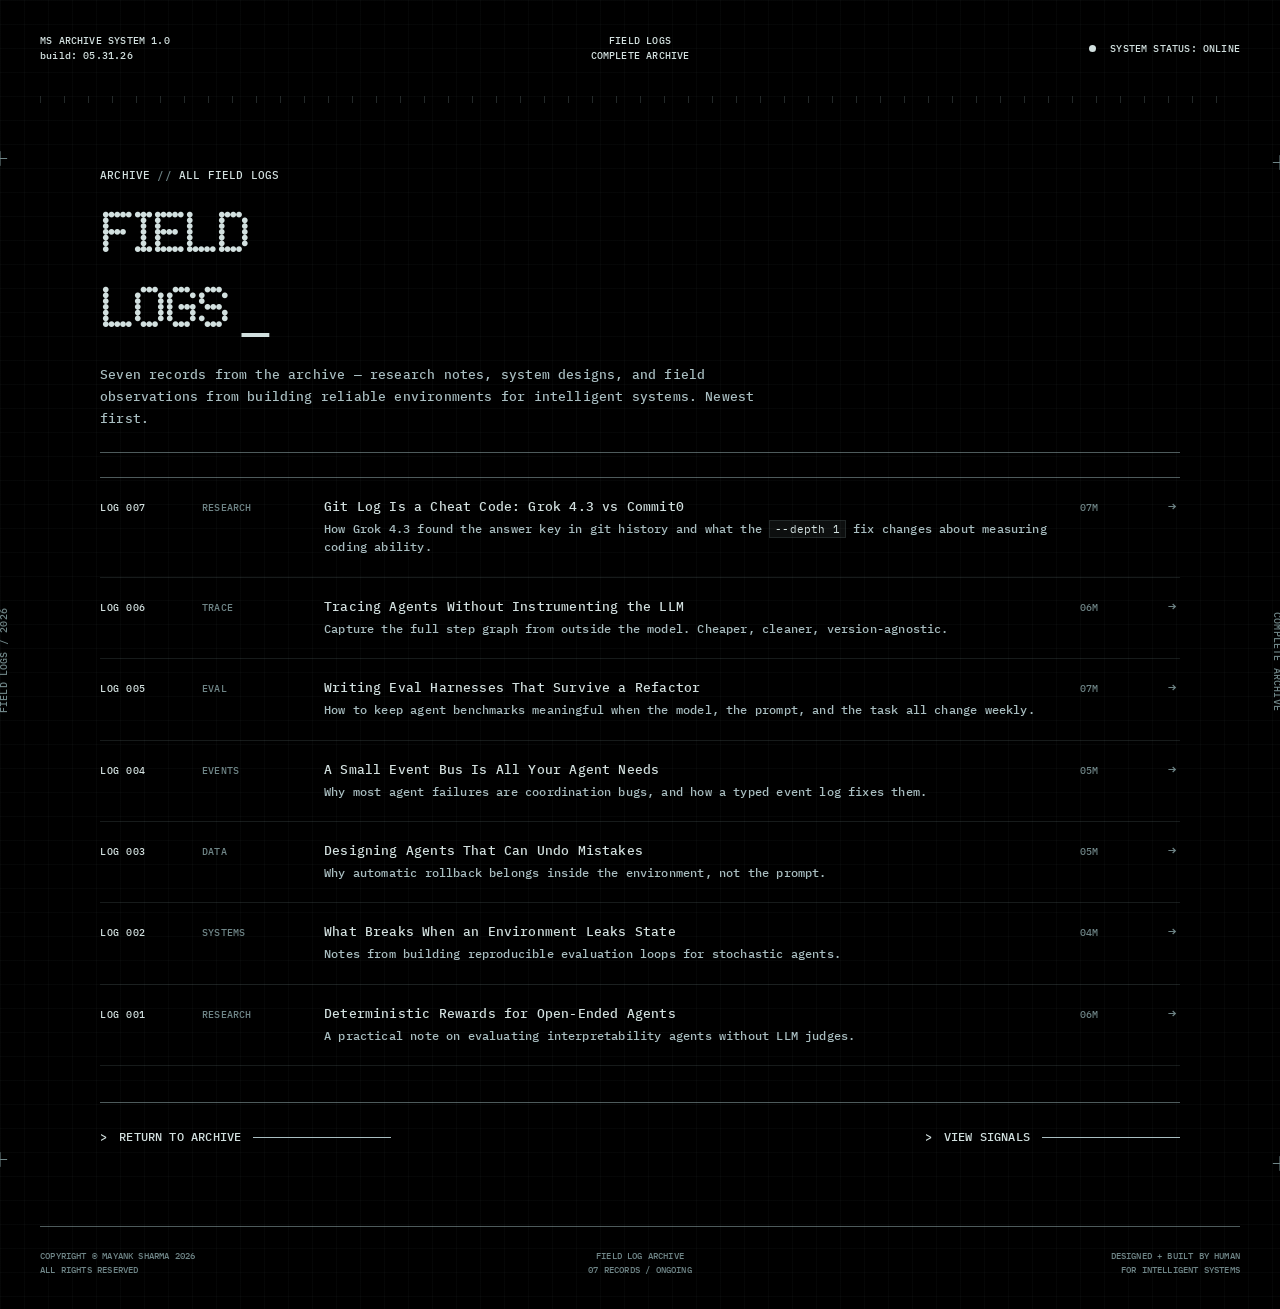
==== logs.html @ 757f244f "Initial commit: portfolio v1 - Home (index), logs, signals, resume, 404 - 7 Lil'Log-depth blog posts" ====
<!DOCTYPE html>
<html lang="en">
  <head>
    <meta charset="UTF-8" />
      <meta name="referrer" content="no-referrer" />
  <meta name="robots" content="noimageindex, noarchive" />
<meta name="viewport" content="width=device-width, initial-scale=1.0" />
    <meta
      name="description"
      content="Field logs archive — research notes, system designs, and field observations from building reliable environments for intelligent systems."
    />
    <title>Field Logs // Mayank Sharma</title>
    <link rel="preconnect" href="https://fonts.googleapis.com">
    <link rel="preconnect" href="https://fonts.gstatic.com" crossorigin>
    <link rel="stylesheet" href="https://fonts.googleapis.com/css2?family=IBM+Plex+Mono:ital,wght@0,400;0,500;1,400&display=swap">
        <link rel="icon" type="image/svg+xml" href="favicon.svg" />
    <link rel="icon" type="image/png" sizes="32x32" href="favicon-32x32.png" />
    <link rel="icon" type="image/png" sizes="16x16" href="favicon-16x16.png" />
    <link rel="apple-touch-icon" sizes="180x180" href="apple-touch-icon.png" />
    <link rel="manifest" href="site.webmanifest" />
<link rel="stylesheet" href="styles.css" />
    <script>document.addEventListener("contextmenu",function(e){var t=e.target;if(t&&t.tagName==="IMG"||t&&t.closest&&t.closest("img"))e.preventDefault()});</script>
</head>
  <body>

    <header class="topbar frame">
      <div>
        <strong>MS ARCHIVE SYSTEM 1.0</strong>
        <span>build: 05.31.26</span>
      </div>
      <p>FIELD LOGS <br />COMPLETE ARCHIVE</p>
      <div class="system-state"><i></i> SYSTEM STATUS: ONLINE</div>
    </header>

    <main>
      <section class="logs frame measured" id="logs">
        <aside class="axis axis-left"><span>FIELD LOGS / 2026</span></aside>
        <aside class="axis axis-right"><span>COMPLETE ARCHIVE</span></aside>

        <div class="logs-inner">

          <div class="logs-head">
            <p class="eyebrow">ARCHIVE <span>//</span> ALL FIELD LOGS</p>
            <h1>FIELD<br />LOGS <b>_</b></h1>
            <p class="logs-intro">
              Seven records from the archive — research notes, system designs,
              and field observations from building reliable environments for
              intelligent systems. Newest first.
            </p>
          </div>

          <div class="logs-list">

            <a class="logs-row" href="blog/log-007.html">
              <span class="logs-id">LOG 007</span>
              <span class="logs-cat">RESEARCH</span>
              <div class="logs-title-block">
                <div class="logs-title">Git Log Is a Cheat Code: Grok 4.3 vs Commit0</div>
                <div class="logs-deck">How Grok 4.3 found the answer key in git history and what the <code>--depth 1</code> fix changes about measuring coding ability.</div>
              </div>
              <span class="logs-meta">07M</span>
              <span class="logs-arrow">→</span>
            </a>

            <a class="logs-row" href="blog/log-006.html">
              <span class="logs-id">LOG 006</span>
              <span class="logs-cat">TRACE</span>
              <div class="logs-title-block">
                <div class="logs-title">Tracing Agents Without Instrumenting the LLM</div>
                <div class="logs-deck">Capture the full step graph from outside the model. Cheaper, cleaner, version-agnostic.</div>
              </div>
              <span class="logs-meta">06M</span>
              <span class="logs-arrow">→</span>
            </a>

            <a class="logs-row" href="blog/log-005.html">
              <span class="logs-id">LOG 005</span>
              <span class="logs-cat">EVAL</span>
              <div class="logs-title-block">
                <div class="logs-title">Writing Eval Harnesses That Survive a Refactor</div>
                <div class="logs-deck">How to keep agent benchmarks meaningful when the model, the prompt, and the task all change weekly.</div>
              </div>
              <span class="logs-meta">07M</span>
              <span class="logs-arrow">→</span>
            </a>

            <a class="logs-row" href="blog/log-004.html">
              <span class="logs-id">LOG 004</span>
              <span class="logs-cat">EVENTS</span>
              <div class="logs-title-block">
                <div class="logs-title">A Small Event Bus Is All Your Agent Needs</div>
                <div class="logs-deck">Why most agent failures are coordination bugs, and how a typed event log fixes them.</div>
              </div>
              <span class="logs-meta">05M</span>
              <span class="logs-arrow">→</span>
            </a>

            <a class="logs-row" href="blog/log-003.html">
              <span class="logs-id">LOG 003</span>
              <span class="logs-cat">DATA</span>
              <div class="logs-title-block">
                <div class="logs-title">Designing Agents That Can Undo Mistakes</div>
                <div class="logs-deck">Why automatic rollback belongs inside the environment, not the prompt.</div>
              </div>
              <span class="logs-meta">05M</span>
              <span class="logs-arrow">→</span>
            </a>

            <a class="logs-row" href="blog/log-002.html">
              <span class="logs-id">LOG 002</span>
              <span class="logs-cat">SYSTEMS</span>
              <div class="logs-title-block">
                <div class="logs-title">What Breaks When an Environment Leaks State</div>
                <div class="logs-deck">Notes from building reproducible evaluation loops for stochastic agents.</div>
              </div>
              <span class="logs-meta">04M</span>
              <span class="logs-arrow">→</span>
            </a>

            <a class="logs-row" href="blog/log-001.html">
              <span class="logs-id">LOG 001</span>
              <span class="logs-cat">RESEARCH</span>
              <div class="logs-title-block">
                <div class="logs-title">Deterministic Rewards for Open-Ended Agents</div>
                <div class="logs-deck">A practical note on evaluating interpretability agents without LLM judges.</div>
              </div>
              <span class="logs-meta">06M</span>
              <span class="logs-arrow">→</span>
            </a>

          </div>

          <div class="logs-foot">
            <a class="text-link" href="index.html">RETURN TO ARCHIVE <span></span></a>
            <a class="text-link" href="signals.html">VIEW SIGNALS <span></span></a>
          </div>

        </div>
      </section>
    </main>

    <footer class="footer frame">
      <p>COPYRIGHT © MAYANK SHARMA 2026<br />ALL RIGHTS RESERVED</p>
      <p>FIELD LOG ARCHIVE<br />07 RECORDS / ONGOING</p>
      <p>DESIGNED + BUILT BY HUMAN<br />FOR INTELLIGENT SYSTEMS</p>
    </footer>

    <dialog class="command-dialog">
      <form method="dialog">
        <div class="command-top"><span>&gt; NAVIGATE_ARCHIVE</span><button aria-label="Close">ESC</button></div>
        <div class="command-list">
          <a href="index.html"><span>01</span>SCAN / HOME</a>
          <a href="index.html#projects"><span>02</span>WORK / PROJECTS</a>
          <a href="index.html#archive"><span>03</span>LOGS / RECENT</a>
          <a href="index.html#contact"><span>04</span>CONTACT</a>
          <a href="resume.html"><span>05</span>FILE / RESUME</a>
          <a href="signals.html"><span>06</span>SIGNALS / NETWORK</a>
        </div>
      </form>
    </dialog>
    <script src="src/legacy.js"></script>
  </body>
</html>
---- styles.css ----
@font-face {
  font-family: "Ndot 57";
  src: url("assets/fonts/Ndot57-Regular.otf") format("opentype");
  font-style: normal;
  font-weight: 400;
  font-display: swap;
}
:root {
  --ink: #a9bec1;
  --bright: #d2e0df;
  --dim: #6f8587;
  --line: rgba(164, 191, 192, .48);
  --faint: rgba(164, 191, 192, .14);
  --bg: #000;
  --mono: "IBM Plex Mono", ui-monospace, "SFMono-Regular", Menlo, monospace;
  --display: "Ndot 57", monospace;
  --serif: var(--display);
}
* { box-sizing: border-box; }
html { scroll-behavior: smooth; }
::selection { color: #000; background: #fff; }
body {
  margin: 0;
  background-color: #000;
  background-image:
    linear-gradient(rgba(164, 191, 192, .035) 1px, transparent 1px),
    linear-gradient(90deg, rgba(164, 191, 192, .035) 1px, transparent 1px);
  background-size: 24px 24px;
  color: var(--ink);
  font-family: var(--mono);
  font-size: 12px;
  line-height: 1.5;
  letter-spacing: .015em;
  font-weight: 500;
  overflow-x: clip;
}
.topbar, main, .footer { position: relative; z-index: 1; }
a { color: inherit; text-decoration: none; }
.frame { width: min(1240px, calc(100% - 80px)); margin-inline: auto; }
.measured { position:relative; }
.measured::before {
  content:""; position:absolute; top:0; right:0; left:0; height:7px; opacity:.45;
  background:repeating-linear-gradient(90deg,var(--line) 0 1px,transparent 1px 24px);
}
.topbar {
  min-height: 96px; display: grid; grid-template-columns: 1fr 1fr 1fr; align-items: center;
  color: var(--bright); font-size: 10px;
}
.topbar span, .topbar strong { display: block; font-weight: 500; }
.topbar p { margin: 0; text-align: center; }
.system-state { text-align: right; }
.system-state i { display: inline-block; width: 7px; height: 7px; margin-right: 8px; border-radius: 50%; background: var(--bright); animation: blink 1.2s infinite; }
.hero { min-height: 616px; display: grid; grid-template-columns: 43% 57%; position: relative; border-bottom: 1px solid var(--line); }
.intro { padding: 81px 32px 45px; }
.eyebrow, .tags, .section-label { color: var(--bright); font-size: 11px; }
.eyebrow span { color: var(--dim); }
h1, .contact h2 {
  margin: 20px 0 22px; color: var(--bright); font-family: var(--serif); font-weight: 400;
  font-size: clamp(42px, 4.5vw, 63px); line-height: 1.2; letter-spacing: -.05em;
}
h1 b, .contact h2 b { font-family: var(--mono); font-weight: 400; animation: blink 1s infinite; }
.tags { margin: 25px 0 17px; }
.lede { max-width: 410px; margin-bottom: 20px; font-size: 12px; color: var(--ink); }
.text-link { display: inline-flex; align-items: center; gap: 12px; color: var(--bright); font-size: 14px; margin-top: 3px; }
.text-link::before { content: ">"; }
.text-link span { display: inline-block; width: 138px; border-top: 1px solid var(--ink); transition: width .25s ease; }
.text-link:hover span { width: 175px; }
.hero-visual { min-height: 616px; overflow: hidden; position: relative; border-left: 1px solid var(--line); }
.hero-visual::after { content:""; position:absolute; inset:0; background: linear-gradient(90deg, rgba(8,12,13,.18), transparent 30%, rgba(8,12,13,.18)); mix-blend-mode:multiply; pointer-events: none; }
.hero-visual img { width: 100%; height: 100%; display: block; object-fit: cover; object-position: center; filter: contrast(1.1) brightness(.84) sepia(.1); pointer-events: none; user-select: none; -webkit-user-drag: none; -webkit-touch-callout: none; }
img { -webkit-user-drag: none; -webkit-touch-callout: none; }
.image-meta { position:absolute; inset:auto 0 0; z-index:1; display:flex; justify-content:space-between; padding:8px 10px; border-top:1px solid var(--line); background:rgba(5,8,9,.72); font-size:9px; }
.terminal-nav { position: absolute; z-index: 2; top: 0; right: 0; padding: 13px 13px 10px; width: 114px; background: var(--bg); border-left: 1px solid var(--line); border-bottom: 1px solid var(--line); }
.terminal-nav a, .terminal-nav button { display: block; color: var(--ink); font: 11px/1.7 var(--mono); background: none; border: 0; padding: 0; cursor: pointer; }
.terminal-nav a:hover, .terminal-nav button:hover { color: var(--bright); padding-left: 3px; }
.qr-link { width:50px; height:50px; display:block !important; margin-bottom:9px; padding:3px !important; background:var(--bright); cursor: default; text-decoration: none; pointer-events: auto; -webkit-user-drag: none; -webkit-touch-callout: none; user-select: none; }
.qr-link img { display:block; width:100%; height:100%; pointer-events: none; user-select: none; -webkit-user-drag: none; -webkit-touch-callout: none; }
.cv-link-static { color: var(--dim); font-size: 11px; letter-spacing: .08em; opacity: .7; }
.not-found { padding: 96px 56px; min-height: 60vh; display: flex; flex-direction: column; justify-content: center; gap: 28px; }
.not-found-copy { font-size: 14px; line-height: 1.7; max-width: 56ch; color: var(--ink); opacity: .8; }
.not-found-links { display: flex; flex-direction: column; gap: 12px; margin-top: 12px; }
.axis { position: absolute; z-index:2; top:0; bottom:0; width:30px; display:flex; align-items:center; justify-content:center; color: var(--dim); font-size:10px; }
.axis span { white-space: nowrap; writing-mode: vertical-rl; }
.axis-left { left:-52px; transform:rotate(180deg); }.axis-right { right:-52px; }
.axis::before, .axis::after { content:"+"; position:absolute; left:9px; font-size:30px; font-weight:200; }
.axis::before { top:42px; }.axis::after { bottom:42px; }
.archive-section, .projects { padding: 22px 0 34px; border-top:1px solid var(--line); }
.section-head { display:flex; justify-content:space-between; margin-bottom:11px; color: var(--bright); font-size:11px; }
.section-head p { margin:0; }
.archive-grid { display:grid; grid-template-columns:repeat(3,1fr); gap:28px; }
.record-card { border:1px solid var(--line); background:#000; transition:transform .25s ease, border-color .25s ease; }
.record-card:hover { transform: translateY(-8px); border-color:var(--bright); }
.card-id { padding:7px 10px; font-size:9px; border-bottom:1px solid var(--line); color:var(--bright); display:flex; justify-content:space-between; }
.card-image { width:100%; height:174px; display:block; object-fit:cover; border-bottom:1px solid var(--line); filter:grayscale(1) contrast(1.3) brightness(.7); }
.card-body { padding:12px 13px 9px; min-height:150px; display:flex; flex-direction:column; }
.card-body h2 { margin:0 0 5px; color:var(--bright); font:500 12px var(--mono); }
.card-body p { margin:0; font-size:11px; }
.card-body footer { display:flex; justify-content:space-between; gap:5px; margin-top:auto; padding-top:15px; color:var(--dim); font-size:8px; }
.project-list { border-top:1px solid var(--line); }
.project-list article { display:grid; grid-template-columns:48px 1fr 150px 50px; gap:16px; align-items:center; min-height:94px; border-bottom:1px solid var(--line); }
.project-list h2 { margin:0 0 5px; color:var(--bright); font:500 13px var(--mono); }
.project-list p { margin:0; max-width:580px; font-size:11px; }
.project-no, .project-type { color:var(--dim); font-size:9px; }
.project-list a { color:var(--bright); font-size:10px; }
.readout { display:grid; grid-template-columns: 1fr 1.15fr; gap:55px; padding:105px 0 115px; }
.readout h2 { margin:18px 0 0; color:var(--bright); font:400 clamp(30px,3vw,45px)/1.3 var(--serif); letter-spacing:-.04em; }
.readout h2 i { font-style:normal; color:transparent; -webkit-text-stroke:1px var(--ink); }
.readout-grid { display:grid; grid-template-columns:1fr 1fr; border-top:1px solid var(--line); }
.readout-grid p { margin:0; padding:15px 2px; border-bottom:1px solid var(--line); color:var(--bright); }
.readout-grid span { color:var(--dim); margin-right:18px; }
.contact { display:grid; grid-template-columns:1fr 1.15fr; gap:55px; padding:125px 0 120px; }
.contact h2 { margin-top:16px; font-size:57px; }
.contact-copy { max-width:510px; padding-top:23px; }
.contact-copy p { font-size:14px; margin:0 0 24px; }
.contact-links { display:flex; gap:22px; margin-top:45px; padding-top:13px; border-top:1px solid var(--line); }
.contact-links a { color:var(--dim); font-size:10px; }.contact-links a:hover { color:var(--bright); }
.footer { display:grid; grid-template-columns:1fr 1.2fr 1fr; padding:13px 0 24px; border-top:1px solid var(--line); color:var(--dim); font-size:9px; }
.footer p:nth-child(2) { text-align:center; }.footer p:nth-child(3) { text-align:right; }
.command-dialog { width:min(500px,calc(100% - 30px)); padding:0; border:1px solid var(--line); background:#000; color:var(--ink); box-shadow:0 0 0 100vmax rgba(0,0,0,.74); }
.command-dialog::backdrop { background:transparent; }
.command-top { display:flex; justify-content:space-between; padding:12px 14px; color:var(--bright); border-bottom:1px solid var(--line); }
.command-top button { color:var(--ink); background:transparent; border:0; font:10px var(--mono); cursor:pointer; }
.command-list a { display:block; padding:11px 14px; border-bottom:1px solid var(--faint); }
.command-list a:hover { color:var(--bright); background:var(--faint); }
.command-list span { display:inline-block; color:var(--dim); width:40px; }
@keyframes blink { 50% { opacity:.18; } }

.post {
  display:grid;
  grid-template-columns: 43% 57%;
  border-bottom:1px solid var(--line);
  position:relative;
}
.post .intro { padding: 64px 32px 32px; }
.post .hero-visual { min-height: 520px; background: #050a0b; border: 1px solid var(--line); }
.post .hero-visual img { width: 100%; height: 100%; object-fit: contain; padding: 28px; filter: none; pointer-events: none; user-select: none; -webkit-user-drag: none; -webkit-touch-callout: none; }
.post-meta {
  display:flex; flex-wrap:wrap; gap:18px; margin-top:24px;
  padding-top:14px; border-top:1px solid var(--line);
  color:var(--dim); font-size:10px;
}
.post-meta b { color:var(--bright); font-weight:500; }

.log-body { padding: 60px 0 90px; border-top:1px solid var(--line); }
.log-shell { width: min(820px, calc(100% - 80px)); margin-inline: auto; }
.log-shell .crumbs {
  display:flex; gap:14px; font-size:10px; color:var(--dim); margin-bottom:22px;
}
.log-shell .crumbs a { color:var(--dim); }
.log-shell .crumbs a:hover { color:var(--bright); }
.log-head { border-top:1px solid var(--line); border-bottom:1px solid var(--line); padding: 18px 0 22px; }
.log-head .log-id { font-size:10px; color:var(--bright); letter-spacing:.05em; }
.log-head .log-id span { color:var(--dim); margin-left:10px; }
.log-head h1 {
  margin: 14px 0 12px; font-size: clamp(30px, 3.2vw, 46px);
  line-height:1.18; letter-spacing:-.04em;
}
.log-head .log-deck { color:var(--ink); max-width: 640px; font-size:12px; }
.log-head .log-stats {
  display:flex; flex-wrap:wrap; gap:24px; margin-top:18px; padding-top:14px;
  border-top:1px solid var(--faint); color:var(--dim); font-size:10px;
}
.log-head .log-stats b { color:var(--bright); font-weight:500; }

.prose { padding: 36px 0 12px; }
.prose p { margin: 0 0 18px; font-size:13px; line-height:1.75; color:var(--ink); }
.prose p.drop::first-letter {
  color:var(--bright); font-size:42px; line-height:1; float:left; padding: 4px 8px 0 0; font-weight:500;
}
.prose h2 {
  margin: 44px 0 14px; color:var(--bright); font:500 13px/1.4 var(--mono);
  letter-spacing:.05em; padding-bottom:8px; border-bottom:1px solid var(--line);
}
.prose h3 {
  margin: 28px 0 10px; color:var(--bright); font:500 11px/1.4 var(--mono);
  letter-spacing:.04em;
}
.prose ul, .prose ol { margin: 0 0 20px; padding-left: 22px; }
.prose li { margin: 6px 0; font-size:13px; line-height:1.7; color:var(--ink); }
.prose li::marker { color:var(--dim); }
.prose blockquote {
  margin: 22px 0; padding: 12px 16px; border-left: 2px solid var(--bright);
  background: rgba(164, 191, 192, .04); color: var(--bright); font-size:12px;
}
.prose code {
  font: 11px/1.5 var(--mono); color:var(--bright);
  background: rgba(164, 191, 192, .08); padding: 1px 5px; border:1px solid var(--faint);
}
.prose pre {
  margin: 18px 0 24px; padding: 14px 16px; border:1px solid var(--line);
  background: rgba(164, 191, 192, .03); overflow-x:auto;
}
.prose pre code {
  background:transparent; border:0; padding:0; color:var(--ink); font-size:11.5px;
  line-height:1.65; white-space:pre;
}
.prose hr { border:0; border-top:1px solid var(--line); margin: 36px 0; }
.prose a { color:var(--bright); border-bottom:1px solid var(--line); }
.prose a:hover { border-color:var(--bright); }
.prose .pull {
  margin: 28px 0; padding: 22px 0; border-top:1px solid var(--line); border-bottom:1px solid var(--line);
  font-size: 18px; line-height:1.45; color:var(--bright); letter-spacing:-.01em;
}
.prose .pull::before { content: "\201C"; color:var(--dim); margin-right:4px; }
.prose .pull::after  { content: "\201D"; color:var(--dim); margin-left:2px; }

.log-foot {
  margin-top: 40px; padding-top: 18px; border-top:1px solid var(--line);
  display:flex; flex-wrap:wrap; gap:18px; justify-content:space-between;
  color:var(--dim); font-size:10px;
}
.log-foot a { color:var(--bright); }
.log-foot .nav { display:flex; gap:24px; }
.record-card a.card-cover { display:block; }
.record-card .card-image { transition: filter .25s ease, transform .25s ease; }
.record-card:hover .card-image { filter:grayscale(.4) contrast(1.2) brightness(.85); }

@media (max-width: 900px) {
  .post { grid-template-columns:1fr; }
  .post .hero-visual { min-height: 320px; }
  .log-shell { width: min(100% - 36px, 700px); }
}
@media (max-width: 520px) {
  .log-head h1 { font-size: 28px; }
  .prose p, .prose li { font-size:12px; }
  .prose p.drop::first-letter { font-size:34px; }
}
@media (max-width: 900px) {
  .frame { width:min(100% - 36px,700px); }
  .topbar { grid-template-columns:1fr 1fr; min-height:75px; }.topbar p { display:none; }
  .hero { grid-template-columns:1fr; }.intro { padding:44px 0 35px; }
  .hero-visual { min-height:480px; border-left:0; border-top:1px solid var(--line); }
  .terminal-nav { top:auto; bottom:0; width:105px; }.qr-link { width:42px; height:42px; }
  .axis { display:none; }
  .archive-grid { grid-template-columns:1fr 1fr; gap:18px; }
  .readout, .contact { grid-template-columns:1fr; gap:28px; padding:80px 0; }
  .project-list article { grid-template-columns:36px 1fr 50px; gap:9px; padding:13px 0; }.project-type { display:none; }
}
@media (max-width: 520px) {
  body { font-size:11px; }.frame { width:calc(100% - 24px); }
  h1 { font-size:41px; }.topbar { font-size:8px; }.system-state { font-size:8px; }
  .hero-visual { min-height:380px; }.hero-visual img { object-position:center; }
  .archive-grid { grid-template-columns:1fr; gap:12px; }.card-image { height:120px; }
  .readout-grid { grid-template-columns:1fr; }.section-head { font-size:9px; }
  .contact h2 { font-size:45px; }.contact-copy p { font-size:12px; }
  .footer { grid-template-columns:1fr; gap:5px; }.footer p { margin:0; }.footer p:nth-child(n) { text-align:left; }
}

/* CURRICULUM VITAE */
.cv { position: relative; padding: 60px 0 80px; }
.cv-inner { max-width: 820px; margin: 0 auto; }
.cv-head { padding-bottom: 22px; border-bottom: 1px solid var(--line); margin-bottom: 32px; }
.cv-head h1 { margin: 18px 0 18px; }
.cv-contact { margin: 18px 0 10px; font-size: 12px; color: var(--ink); line-height: 1.8; }
.cv-contact a { color: var(--bright); border-bottom: 1px solid var(--line); transition: border-color .15s; }
.cv-contact a:hover { border-color: var(--bright); }
.cv-contact .cv-sep { color: var(--dim); margin: 0 10px; }
.cv-meta { font-size: 10px; color: var(--ink); margin: 12px 0 0; letter-spacing: .04em; line-height: 1.8; }
.cv-meta span { color: var(--dim); margin-right: 8px; }

.cv-section { margin: 28px 0; }
.cv-section .section-head { margin-bottom: 0; }
.cv-item {
  display: grid;
  grid-template-columns: 1fr auto;
  gap: 4px 24px;
  padding: 18px 0 20px;
  border-bottom: 1px solid var(--faint);
}
.cv-section .cv-item:first-of-type { border-top: 1px solid var(--line); }
.cv-section .cv-item:last-of-type { border-bottom: 1px solid var(--line); }
.cv-item .cv-title { color: var(--bright); font: 500 13px var(--mono); }
.cv-item .cv-date { color: var(--dim); font-size: 10px; font-variant-numeric: tabular-nums; align-self: start; }
.cv-item .cv-date a { color: var(--bright); }
.cv-item .cv-subtitle { color: var(--ink); font-size: 11.5px; font-style: italic; grid-column: 1; }
.cv-item .cv-location { color: var(--dim); font-size: 10px; font-style: italic; }
.cv-item .cv-detail { grid-column: 1 / -1; font-size: 11.5px; line-height: 1.7; color: var(--ink); margin-top: 8px; }
.cv-item .cv-detail b { color: var(--bright); font-weight: 500; }
.cv-item ul { grid-column: 1 / -1; margin: 10px 0 0; padding-left: 18px; }
.cv-item li { font-size: 11.5px; line-height: 1.75; color: var(--ink); margin: 5px 0; }
.cv-item li::marker { color: var(--dim); }
.cv-item li b { color: var(--bright); font-weight: 500; }
.cv-item a { color: var(--bright); border-bottom: 1px solid var(--line); transition: border-color .15s; }
.cv-item a:hover { border-color: var(--bright); }

.cv-skills { display: grid; grid-template-columns: 1fr 1fr; border-top: 1px solid var(--line); }
.cv-skills p { margin: 0; padding: 14px 16px; border-bottom: 1px solid var(--line); font-size: 11.5px; color: var(--ink); }
.cv-skills p:nth-child(odd) { border-right: 1px solid var(--line); }
.cv-skills span { color: var(--bright); margin-right: 14px; font-weight: 500; letter-spacing: .04em; }

.cv-achievements { list-style: none; padding: 0; margin: 0; border-top: 1px solid var(--line); }
.cv-achievements li { padding: 12px 16px; border-bottom: 1px solid var(--faint); font-size: 11.5px; line-height: 1.7; color: var(--ink); display: flex; justify-content: space-between; gap: 16px; align-items: baseline; }
.cv-achievements li b { color: var(--bright); font-weight: 500; }
.cv-achievements li a { color: var(--dim); font-size: 10px; white-space: nowrap; }
.cv-achievements li a:hover { color: var(--bright); }

.cv-foot { margin-top: 50px; padding-top: 24px; border-top: 1px solid var(--line); display: flex; justify-content: space-between; flex-wrap: wrap; gap: 16px; }
.cv-foot .text-link { font-size: 12px; }

@media (max-width: 720px) {
  .cv-skills { grid-template-columns: 1fr; }
  .cv-skills p:nth-child(odd) { border-right: 0; }
  .cv-item { grid-template-columns: 1fr; gap: 4px 0; }
  .cv-item .cv-date { justify-self: start; }
  .cv-achievements li { flex-direction: column; gap: 4px; align-items: flex-start; }
  .cv-foot { flex-direction: column; align-items: flex-start; }
}

/* COMPACT LOGS LIST */
.logs { position: relative; padding: 60px 0 80px; }
.logs-inner { max-width: 1080px; margin: 0 auto; }
.logs-head { padding-bottom: 22px; border-bottom: 1px solid var(--line); margin-bottom: 24px; }
.logs-head h1 { margin: 18px 0 18px; }
.logs-intro { color: var(--ink); font-size: 13px; max-width: 680px; line-height: 1.7; margin: 0; }
.logs-list { border-top: 1px solid var(--line); }
.logs-row {
  display: grid;
  grid-template-columns: 80px 100px 1fr 50px 24px;
  gap: 22px;
  align-items: baseline;
  padding: 18px 4px 20px 0;
  border-bottom: 1px solid var(--faint);
  text-decoration: none;
  color: inherit;
  transition: background .2s;
}
.logs-row:hover { background: rgba(164, 191, 192, .04); }
.logs-row:hover .logs-arrow { color: var(--bright); transform: translateX(4px); }
.logs-id { color: var(--bright); font-size: 10px; letter-spacing: .05em; font-variant-numeric: tabular-nums; }
.logs-cat { color: var(--dim); font-size: 10px; }
.logs-title-block { min-width: 0; }
.logs-title { color: var(--bright); font: 500 13px var(--mono); margin-bottom: 5px; }
.logs-deck { color: var(--ink); font-size: 11.5px; line-height: 1.6; }
.logs-meta { color: var(--dim); font-size: 10px; white-space: nowrap; font-variant-numeric: tabular-nums; }
.logs-arrow { color: var(--dim); font-size: 14px; text-align: right; transition: transform .2s, color .2s; }
.logs-foot { margin-top: 36px; padding-top: 22px; border-top: 1px solid var(--line); display: flex; justify-content: space-between; flex-wrap: wrap; gap: 16px; }
.logs-foot .text-link { font-size: 12px; }
.archive-foot { margin-top: 24px; display: flex; justify-content: flex-end; }
.archive-foot .text-link { font-size: 11px; }

/* SIGNALS */
.signals { position: relative; padding: 60px 0 80px; }
.signals-inner { max-width: 940px; margin: 0 auto; }
.signals-head { padding-bottom: 22px; border-bottom: 1px solid var(--line); margin-bottom: 24px; }
.signals-head h1 { margin: 18px 0 18px; }
.signals-intro { color: var(--ink); font-size: 13px; max-width: 680px; line-height: 1.7; margin: 0; }
.signals-section { margin-bottom: 40px; }
.signals-section:last-of-type { margin-bottom: 0; }
.signals-section-head { display: flex; justify-content: space-between; align-items: baseline; padding: 14px 0 12px; border-bottom: 1px solid var(--faint); margin-bottom: 0; }
.signals-section-head p { color: var(--bright); font-size: 12px; letter-spacing: .06em; }
.signals-section-head span { color: var(--dim); font-size: 10px; letter-spacing: .08em; font-variant-numeric: tabular-nums; }
.signals-list { border-top: 1px solid var(--line); }
.signal-row {
  display: grid;
  grid-template-columns: 50px 1fr 90px;
  gap: 22px;
  align-items: baseline;
  padding: 18px 0 20px;
  border-bottom: 1px solid var(--faint);
}
.signal-row:hover .signal-name { color: var(--bright); }
.signal-id { color: var(--dim); font-size: 10px; font-variant-numeric: tabular-nums; padding-top: 2px; }
.signal-name-block { min-width: 0; }
.signal-name { color: var(--ink); font: 500 13px var(--mono); margin-bottom: 5px; transition: color .15s; }
.signal-note { color: var(--ink); font-size: 11.5px; line-height: 1.65; }
.signal-link { color: var(--dim); font-size: 10px; letter-spacing: .04em; text-align: right; }
.signal-link:hover { color: var(--bright); }
.signals-empty { padding: 40px 0; color: var(--dim); font-size: 12px; line-height: 1.7; border-bottom: 1px solid var(--faint); }
.signals-empty code { font: 11px/1.5 var(--mono); color: var(--bright); background: rgba(164, 191, 192, .08); padding: 1px 5px; border: 1px solid var(--faint); }
.signals-foot { margin-top: 36px; padding-top: 22px; border-top: 1px solid var(--line); display: flex; justify-content: space-between; flex-wrap: wrap; gap: 16px; }
.signals-foot .text-link { font-size: 12px; }

/* TERMINAL NAV WIDENED */
.terminal-nav { width: 124px; }
.logs-deck code, .signal-note code, .signals-empty code {
  font: 11px/1.5 var(--mono); color: var(--bright);
  background: rgba(164, 191, 192, .08); padding: 1px 5px; border: 1px solid var(--faint);
}

@media (max-width: 900px) {
  .logs-row { grid-template-columns: 60px 90px 1fr 24px; gap: 14px; }
  .logs-row .logs-meta { display: none; }
  .signal-row { grid-template-columns: 36px 1fr 70px; gap: 14px; }
}
@media (max-width: 720px) {
  .logs-row { grid-template-columns: 1fr; gap: 6px; padding: 14px 0; }
  .logs-row .logs-cat, .logs-row .logs-arrow { display: none; }
  .signal-row { grid-template-columns: 30px 1fr; gap: 6px 10px; padding: 14px 0; }
  .signal-row .signal-link { grid-column: 2; text-align: left; }
  .archive-foot { justify-content: flex-start; }
}
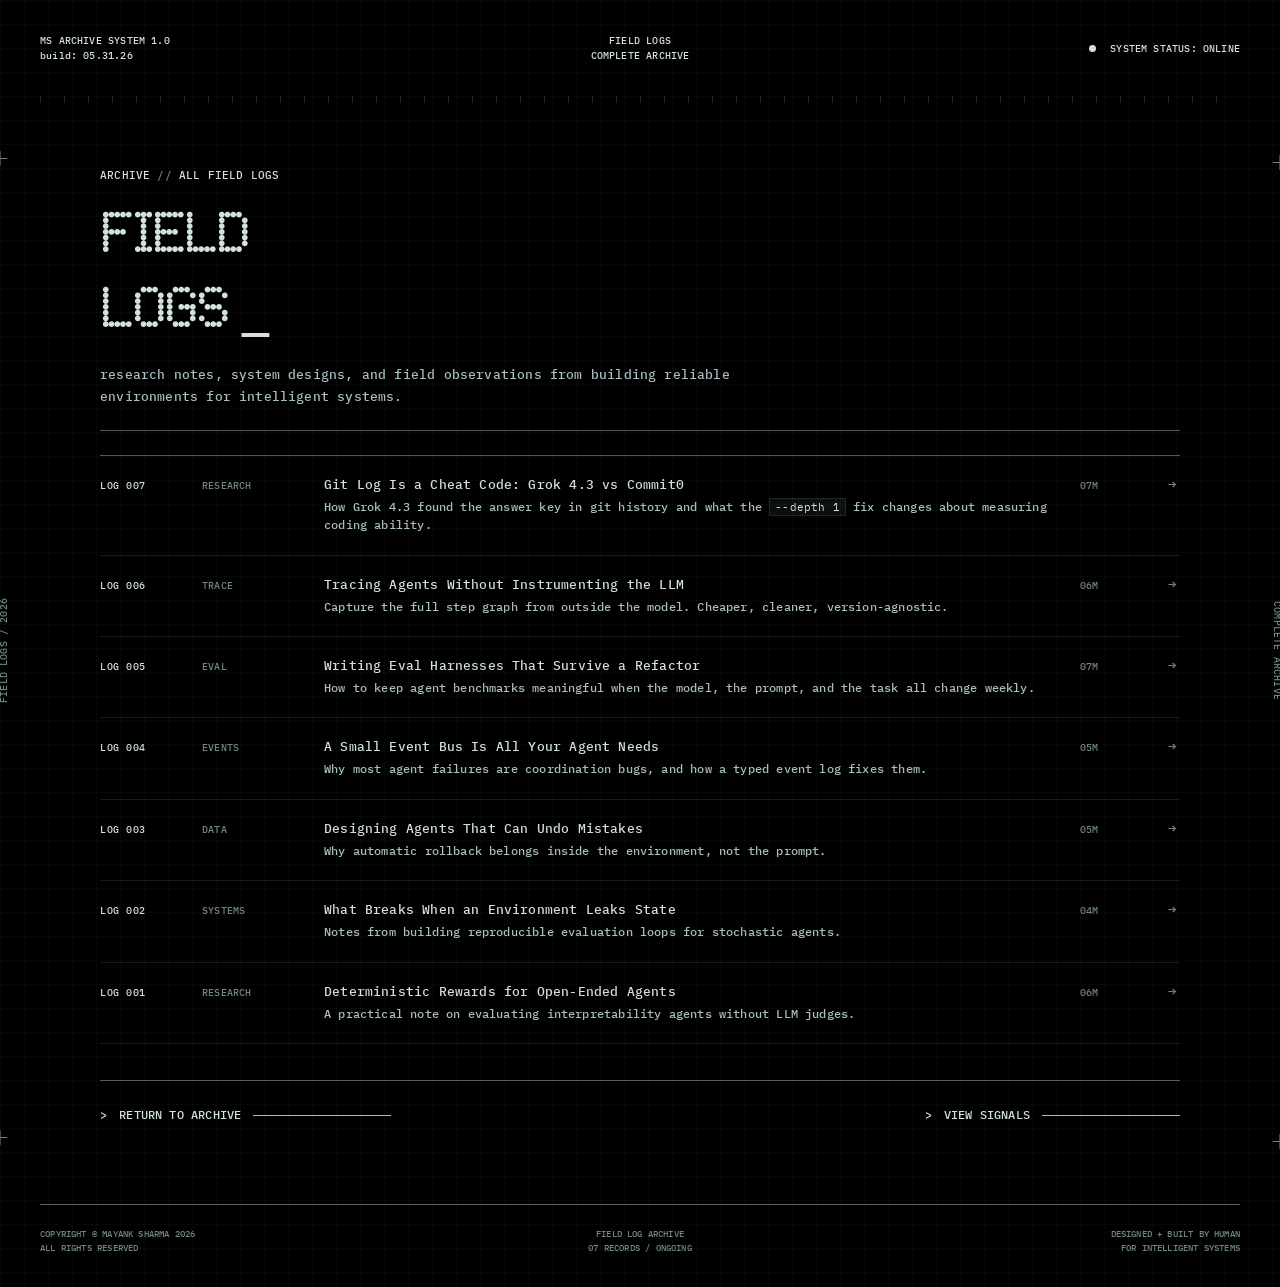
==== commit 2bf7d5e4: "Update logs.html" ====
--- a/logs.html
+++ b/logs.html
@@ -43,9 +43,9 @@
             <p class="eyebrow">ARCHIVE <span>//</span> ALL FIELD LOGS</p>
             <h1>FIELD<br />LOGS <b>_</b></h1>
             <p class="logs-intro">
-              Seven records from the archive — research notes, system designs,
+              research notes, system designs,
               and field observations from building reliable environments for
-              intelligent systems. Newest first.
+              intelligent systems.
             </p>
           </div>
 
--- a/styles.css
+++ b/styles.css
@@ -230,7 +230,7 @@
   .topbar { grid-template-columns:1fr 1fr; min-height:75px; }.topbar p { display:none; }
   .hero { grid-template-columns:1fr; }.intro { padding:44px 0 35px; }
   .hero-visual { min-height:480px; border-left:0; border-top:1px solid var(--line); }
-  .terminal-nav { top:auto; bottom:0; width:105px; }.qr-link { width:42px; height:42px; }
+  .terminal-nav { top:0; bottom:auto; right:auto; left:0; width:105px; border-left:0; border-right:1px solid var(--line); }.qr-link { width:42px; height:42px; }
   .axis { display:none; }
   .archive-grid { grid-template-columns:1fr 1fr; gap:18px; }
   .readout, .contact { grid-template-columns:1fr; gap:28px; padding:80px 0; }
@@ -386,6 +386,4 @@
   .logs-row { grid-template-columns: 1fr; gap: 6px; padding: 14px 0; }
   .logs-row .logs-cat, .logs-row .logs-arrow { display: none; }
   .signal-row { grid-template-columns: 30px 1fr; gap: 6px 10px; padding: 14px 0; }
-  .signal-row .signal-link { grid-column: 2; text-align: left; }
-  .archive-foot { justify-content: flex-start; }
-}
+  .signal-row .signal-link { grid-column: 2; 
